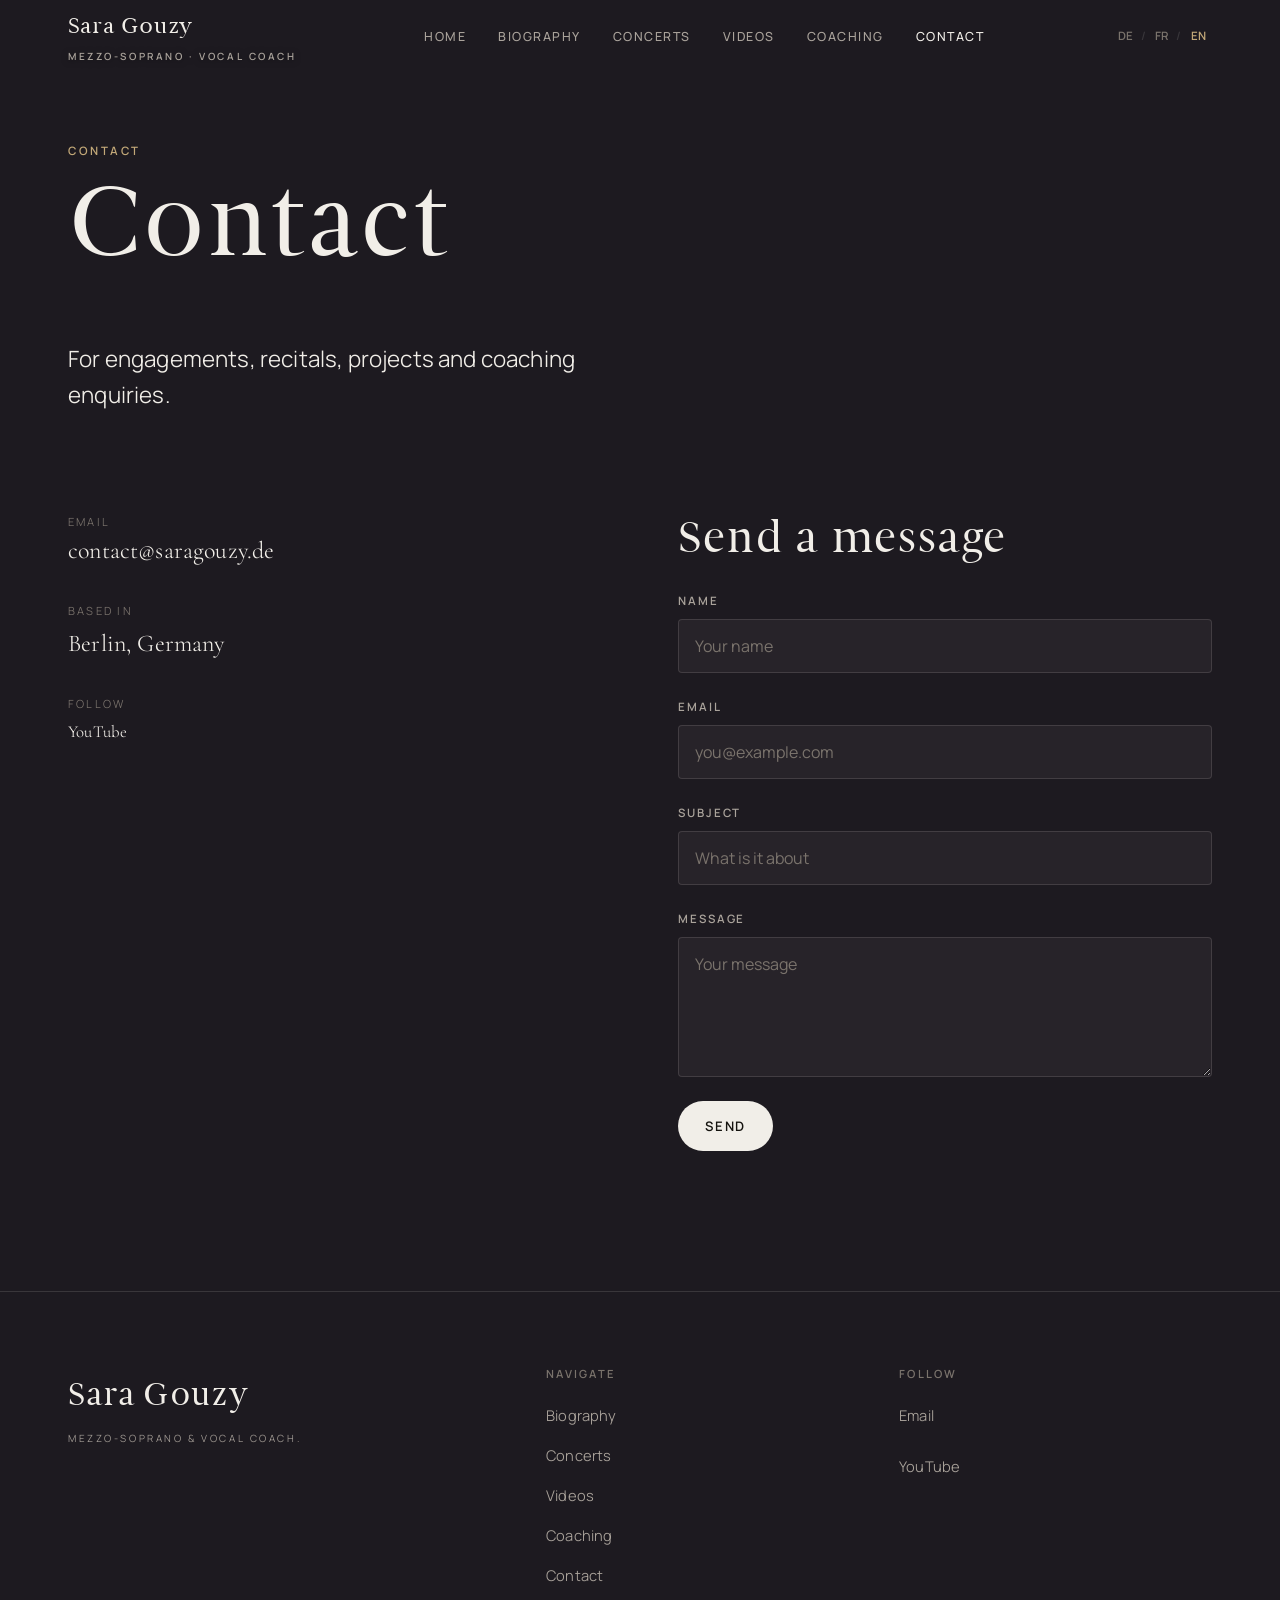
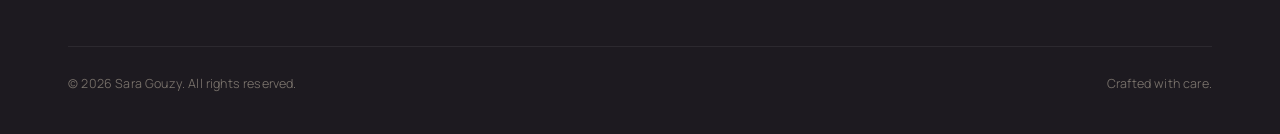
==== contact.html @ 0c2e08ec "Add files via upload" ====
<!DOCTYPE html>
<html lang="en" data-page="contact">
<head>
  <meta charset="UTF-8" />
  <meta name="viewport" content="width=device-width, initial-scale=1.0" />
  <title>Contact — Sara Gouzy</title>
  <meta name="description" content="Contact mezzo-soprano Sara Gouzy for engagements, recitals, projects and coaching." />
  <link rel="preconnect" href="https://fonts.googleapis.com" />
  <link rel="preconnect" href="https://fonts.gstatic.com" crossorigin />
  <link href="https://fonts.googleapis.com/css2?family=Cormorant+Garamond:ital,wght@0,400;0,500;0,600;1,400;1,500&family=Manrope:wght@300;400;500;600&display=swap" rel="stylesheet" />
  <link rel="icon" type="image/png" sizes="32x32" href="images/favicon-32.png" />
  <link rel="icon" type="image/png" sizes="512x512" href="images/favicon-512.png" />
  <link rel="apple-touch-icon" href="images/apple-touch-icon.png" />
  <link rel="stylesheet" href="assets/css/style.css" />
</head>
<body>

  <header class="site-header">
    <nav class="nav">
      <a class="brand" href="index.html">Sara Gouzy<span class="brand-sub" data-i18n="hero.role">Mezzo-soprano</span></a>
      <ul class="nav-links">
        <li><a href="index.html" data-i18n="nav.home">Home</a></li>
        <li><a href="biography.html" data-i18n="nav.biography">Biography</a></li>
        <li><a href="concerts.html" data-i18n="nav.concerts">Concerts</a></li>
        <li><a href="videos.html" data-i18n="nav.videos">Videos</a></li>
        <li><a href="coaching.html" data-i18n="nav.coaching">Coaching</a></li>
        <li><a href="contact.html" aria-current="page" data-i18n="nav.contact">Contact</a></li>
      </ul>
      <div class="nav-right">
        <div class="lang">
          <button data-lang="de">DE</button><span class="sep">/</span><button data-lang="fr">FR</button><span class="sep">/</span><button data-lang="en">EN</button>
        </div>
        <button class="burger" aria-label="Menu"><span></span><span></span><span></span></button>
      </div>
    </nav>
  </header>

  <div class="mobile-panel">
    <nav>
      <a href="index.html" data-i18n="nav.home">Home</a>
      <a href="biography.html" data-i18n="nav.biography">Biography</a>
      <a href="concerts.html" data-i18n="nav.concerts">Concerts</a>
      <a href="videos.html" data-i18n="nav.videos">Videos</a>
      <a href="coaching.html" data-i18n="nav.coaching">Coaching</a>
      <a href="contact.html" data-i18n="nav.contact">Contact</a>
    </nav>
    <div class="lang">
      <button data-lang="de">DE</button><span class="sep">/</span><button data-lang="fr">FR</button><span class="sep">/</span><button data-lang="en">EN</button>
    </div>
  </div>

  <main>
    <section class="section page-top" style="padding-bottom:0">
      <div class="container">
        <div class="sec-head reveal" style="max-width:24ch">
          <span class="eyebrow" data-i18n="nav.contact">Contact</span>
          <h1 class="h-xl" data-i18n="contact.title">Contact</h1>
        </div>
        <p class="lead reveal d1" data-i18n="contact.lead"></p>
      </div>
    </section>

    <section class="section">
      <div class="container contact-grid">
        <!-- DETAILS -->
        <div class="reveal">
          <ul class="contact-list">
            <li>
              <div class="k" data-i18n="contact.k_email">Email</div>
              <a class="v" data-link="email" href="#">email</a>
            </li>
            <li>
              <div class="k" data-i18n="contact.k_based">Based in</div>
              <div class="v" data-i18n="contact.based">Berlin, Germany</div>
            </li>
            <li>
              <div class="k" data-i18n="contact.k_follow">Follow</div>
              <div class="v" style="display:flex;gap:1.2rem;font-size:1.05rem">
                <a class="link-u" data-link="instagram">Instagram</a>
                <a class="link-u" data-link="youtube">YouTube</a>
                <a class="link-u" data-link="facebook">Facebook</a>
              </div>
            </li>
          </ul>
        </div>

        <!-- FORM -->
        <div class="reveal d1">
          <h2 class="h-md" data-i18n="contact.form_title" style="margin-bottom:1.8rem">Send a message</h2>
          <form class="form" data-form novalidate>
            <input type="hidden" name="_subject" value="Message — saragouzy.de" />
            <input type="hidden" name="form" value="contact" />
            <input type="text" name="_gotcha" style="display:none" tabindex="-1" autocomplete="off" />

            <div class="field">
              <label for="m-name" data-i18n="form.name">Name</label>
              <input id="m-name" name="name" type="text" required data-i18n-ph="form.name_ph" />
            </div>
            <div class="field">
              <label for="m-email" data-i18n="form.email">Email</label>
              <input id="m-email" name="email" type="email" required data-i18n-ph="form.email_ph" />
            </div>
            <div class="field">
              <label for="m-subject" data-i18n="form.subject">Subject</label>
              <input id="m-subject" name="subject" type="text" data-i18n-ph="form.subject_ph" />
            </div>
            <div class="field">
              <label for="m-msg" data-i18n="form.message">Message</label>
              <textarea id="m-msg" name="message" required data-i18n-ph="form.message_ph"></textarea>
            </div>
            <div>
              <button class="btn btn--primary" type="submit" data-i18n="form.send">Send</button>
            </div>
            <p class="form-status" role="status" aria-live="polite"></p>
          </form>
        </div>
      </div>
    </section>
  </main>

  <footer class="site-footer">
    <div class="container">
      <div class="footer-grid">
        <div>
          <div class="footer-brand">Sara Gouzy<span class="brand-sub" data-i18n="footer.tagline">Mezzo-soprano &amp; voice teacher.</span></div>
        </div>
        <div class="footer-col">
          <h4 data-i18n="footer.nav_title">Navigate</h4>
          <ul>
            <li><a href="biography.html" data-i18n="nav.biography">Biography</a></li>
            <li><a href="concerts.html" data-i18n="nav.concerts">Concerts</a></li>
        <li><a href="videos.html" data-i18n="nav.videos">Videos</a></li>
            <li><a href="coaching.html" data-i18n="nav.coaching">Coaching</a></li>
            <li><a href="contact.html" data-i18n="nav.contact">Contact</a></li>
          </ul>
        </div>
        <div class="footer-col">
          <h4 data-i18n="footer.follow_title">Follow</h4>
          <ul>
            <li><a data-link="email" data-text="keep" href="#">Email</a></li>
            <li><a data-link="instagram">Instagram</a></li>
            <li><a data-link="youtube">YouTube</a></li>
            <li><a data-link="facebook">Facebook</a></li>
          </ul>
        </div>
      </div>
      <div class="footer-bottom">
        <span>© <span data-year>2026</span> Sara Gouzy. <span data-i18n="footer.rights">All rights reserved.</span></span>
        <span data-i18n="footer.credit">Crafted with care.</span>
      </div>
    </div>
  </footer>
  <script src="assets/js/main.js"></script>
</body>
</html>
---- assets/css/style.css ----
/* Novar — elegant serif by Marco Ballarè (self-hosted, original .ttf, unmodified).
   Commercial license: pay-what-you-want donation at marcoballare.com/font-license */
@font-face {
  font-family: "Novar";
  src: url("../fonts/Novar.ttf") format("truetype");
  font-weight: 400;
  font-style: normal;
  font-display: swap;
}

/* =====================================================================
   Sara Gouzy — Mezzo-soprano & voice teacher
   Design system: warm charcoal ground, editorial serif, single
   restrained champagne accent, airy spacing, one cinematic motion.
   ===================================================================== */

/* ---------- Tokens ---------- */
:root {
  --bg:        #1d1a20;   /* soft warm charcoal — gentler than near-black */
  --bg-elev:   #272329;   /* slightly raised surfaces */
  --bg-elev-2: #302b32;
  --text:      #f1eee8;   /* warm off-white */
  --text-dim:  #aaa39b;   /* muted warm grey, passes AA on dark */
  --text-faint:#7a736c;
  --line:      rgba(241, 238, 232, 0.13);
  --line-soft: rgba(241, 238, 232, 0.07);
  --accent:    #c2a878;   /* muted champagne — used sparingly */
  --accent-hi: #d8c197;
  --accent-bg: rgba(194, 168, 120, 0.10);

  --maxw: 1240px;
  --pad: clamp(1.25rem, 5vw, 3rem);
  --section-y: clamp(5rem, 11vh, 9rem);
  --radius: 4px;        /* one corner-radius system: near-sharp, refined */
  --radius-lg: 8px;

  --ease: cubic-bezier(0.16, 1, 0.3, 1);
  --dur: 0.6s;

  --font-title: "Novar", "Cormorant Garamond", Georgia, serif;  /* elegant serif titles */
  --font-display: "Cormorant Garamond", Georgia, "Times New Roman", serif; /* editorial serif accents */
  --font-sans: "Manrope", system-ui, -apple-system, "Segoe UI", sans-serif;
}

/* ---------- Reset / base ---------- */
*, *::before, *::after { box-sizing: border-box; }
* { margin: 0; }

html { -webkit-text-size-adjust: 100%; scroll-behavior: smooth; }

body {
  font-family: var(--font-sans);
  background: var(--bg);
  color: var(--text);
  font-weight: 350;
  font-size: 1.0625rem;
  line-height: 1.7;
  letter-spacing: 0.01em;
  -webkit-font-smoothing: antialiased;
  text-rendering: optimizeLegibility;
  min-height: 100dvh;
  overflow-x: clip;
}

img, video { display: block; max-width: 100%; height: auto; }

a { color: inherit; text-decoration: none; }

::selection { background: var(--accent); color: var(--bg); }

:focus-visible {
  outline: 2px solid var(--accent);
  outline-offset: 3px;
  border-radius: 2px;
}

/* ---------- Layout helpers ---------- */
.container {
  width: 100%;
  max-width: var(--maxw);
  margin-inline: auto;
  padding-inline: var(--pad);
}

.section { padding-block: var(--section-y); }

/* inner-page first section clears the fixed header */
.page-top { padding-top: calc(72px + clamp(2.5rem, 7vh, 5rem)); }

.eyebrow {
  font-family: var(--font-sans);
  font-size: 0.72rem;
  font-weight: 600;
  letter-spacing: 0.22em;
  text-transform: uppercase;
  color: var(--accent);
  display: inline-block;
}

/* ---------- Typography ---------- */
h1, h2, h3, .display {
  font-family: var(--font-title);
  font-weight: 400;          /* Novar ships a single regular weight */
  line-height: 1.05;
  letter-spacing: -0.005em;
}

.h-xl { font-size: clamp(3rem, 9vw, 6.75rem); }
.h-lg { font-size: clamp(2.25rem, 6vw, 4rem); }
.h-md { font-size: clamp(1.9rem, 4vw, 3rem); }
.h-sm { font-size: clamp(1.5rem, 3vw, 2.1rem); }

.lead {
  font-size: clamp(1.15rem, 1.8vw, 1.4rem);
  line-height: 1.6;
  color: var(--text);
  font-weight: 350;
  max-width: 40ch;
}

.prose { max-width: 64ch; color: var(--text-dim); }
.prose p { margin-block: 1.1em; }
.prose strong, .prose b { color: var(--text); font-weight: 500; }
.prose em { font-family: var(--font-display); font-style: italic; font-size: 1.08em; color: var(--text); }

.muted { color: var(--text-dim); }
.serif-em { font-family: var(--font-display); font-style: italic; }

/* ---------- Buttons ---------- */
.btn {
  --btn-pad-y: 0.95rem;
  display: inline-flex;
  align-items: center;
  gap: 0.6rem;
  font-family: var(--font-sans);
  font-size: 0.82rem;
  font-weight: 600;
  letter-spacing: 0.14em;
  text-transform: uppercase;
  padding: var(--btn-pad-y) 1.6rem;
  border-radius: 999px;          /* pills for interactive, documented system */
  border: 1px solid transparent;
  cursor: pointer;
  transition: transform 0.25s var(--ease), background 0.25s var(--ease),
              color 0.25s var(--ease), border-color 0.25s var(--ease);
  white-space: nowrap;
}
.btn:active { transform: translateY(1px) scale(0.99); }

.btn--primary { background: var(--text); color: #15130f; }
.btn--primary:hover { background: var(--accent-hi); color: #15130f; }

.btn--ghost { border-color: var(--line); color: var(--text); background: transparent; }
.btn--ghost:hover { border-color: var(--accent); color: var(--accent-hi); }

/* text link with animated underline */
.link-u {
  position: relative;
  color: var(--text);
  padding-bottom: 2px;
}
.link-u::after {
  content: "";
  position: absolute; left: 0; bottom: 0;
  width: 100%; height: 1px;
  background: var(--accent);
  transform: scaleX(0); transform-origin: left;
  transition: transform 0.4s var(--ease);
}
.link-u:hover::after { transform: scaleX(1); }

/* ---------- Header / nav ---------- */
.site-header {
  position: fixed;
  inset: 0 0 auto 0;
  z-index: 60;
  height: 72px;
  display: flex;
  align-items: center;
  transition: background 0.4s var(--ease), border-color 0.4s var(--ease), backdrop-filter 0.4s var(--ease);
  border-bottom: 1px solid transparent;
}
.site-header.scrolled {
  background: rgba(29, 26, 32, 0.72);
  backdrop-filter: blur(14px) saturate(140%);
  -webkit-backdrop-filter: blur(14px) saturate(140%);
  border-bottom-color: var(--line-soft);
}
.nav {
  width: 100%;
  max-width: var(--maxw);
  margin-inline: auto;
  padding-inline: var(--pad);
  display: flex;
  align-items: center;
  justify-content: space-between;
  gap: 1.5rem;
}
.brand {
  font-family: var(--font-title);
  font-size: 1.5rem;
  font-weight: 400;
  letter-spacing: 0.01em;
  white-space: nowrap;
}
.brand .brand-sub {
  display: block;
  font-family: var(--font-sans);
  font-size: 0.62rem;
  font-weight: 600;
  letter-spacing: 0.26em;
  text-transform: uppercase;
  color: var(--text-dim);
  margin-top: 2px;
  text-shadow: 0 1px 6px rgba(0, 0, 0, 0.5);
}
.nav-links {
  display: flex;
  align-items: center;
  gap: 2rem;
  list-style: none;
  padding: 0;
}
.nav-links a {
  font-size: 0.78rem;
  font-weight: 500;
  letter-spacing: 0.12em;
  text-transform: uppercase;
  color: var(--text-dim);
  transition: color 0.25s var(--ease);
}
.nav-links a:hover,
.nav-links a[aria-current="page"] { color: var(--text); }

.nav-right { display: flex; align-items: center; gap: 1.25rem; }

/* language switcher */
.lang {
  display: inline-flex;
  align-items: center;
  gap: 0.1rem;
  font-size: 0.72rem;
  font-weight: 600;
  letter-spacing: 0.1em;
}
.lang button {
  background: none; border: none; cursor: pointer;
  color: var(--text-faint);
  padding: 0.25rem 0.4rem;
  font: inherit;
  text-transform: uppercase;
  transition: color 0.2s var(--ease);
}
.lang button:hover { color: var(--text-dim); }
.lang button.active { color: var(--accent); }
.lang .sep { color: var(--line); }

/* mobile menu button */
.burger {
  display: none;
  background: none; border: none; cursor: pointer;
  width: 30px; height: 22px; position: relative;
}
.burger span {
  position: absolute; left: 0; height: 1.5px; width: 100%;
  background: var(--text); transition: transform 0.35s var(--ease), opacity 0.2s var(--ease);
}
.burger span:nth-child(1) { top: 2px; }
.burger span:nth-child(2) { top: 10px; }
.burger span:nth-child(3) { top: 18px; }
body.menu-open .burger span:nth-child(1) { transform: translateY(8px) rotate(45deg); }
body.menu-open .burger span:nth-child(2) { opacity: 0; }
body.menu-open .burger span:nth-child(3) { transform: translateY(-8px) rotate(-45deg); }

/* ---------- Hero ---------- */
.hero {
  position: relative;
  min-height: 100dvh;
  display: flex;
  align-items: center;
  padding-top: 72px;
  overflow: hidden;
}
.hero-grid {
  display: grid;
  grid-template-columns: 1.05fr 0.95fr;
  gap: clamp(2rem, 5vw, 4.5rem);
  align-items: center;
  width: 100%;
}
.hero-copy { max-width: 36ch; }
.hero-name {
  font-size: clamp(3.4rem, 9.5vw, 7.5rem);
  line-height: 0.98;
  font-weight: 400;
  letter-spacing: -0.005em;
}
.hero-name .ital { font-style: normal; font-weight: 400; }
.hero-role {
  margin-top: 1.4rem;
  font-size: 0.82rem;
  font-weight: 600;
  letter-spacing: 0.26em;
  text-transform: uppercase;
  color: var(--accent);
}
.hero-tag {
  margin-top: 1.6rem;
  color: var(--text-dim);
  font-size: 1.1rem;
  line-height: 1.6;
  max-width: 34ch;
}
.hero-cta { margin-top: 2.4rem; display: flex; flex-wrap: wrap; gap: 0.9rem; }

/* video card (the cinematic reveal trigger) */
.video-card {
  position: relative;
  width: 100%;
  aspect-ratio: 1 / 1;
  border-radius: var(--radius-lg);
  overflow: hidden;
  cursor: pointer;
  background: var(--bg-elev);
  border: 1px solid var(--line);
  isolation: isolate;
}
.video-card img {
  width: 100%; height: 100%; object-fit: cover;
  transition: transform 1.2s var(--ease), filter 0.6s var(--ease);
  filter: brightness(0.82) saturate(0.95);
}
.video-card:hover img { transform: scale(1.04); filter: brightness(0.7); }
.video-card::after {
  content: "";
  position: absolute; inset: 0;
  background: linear-gradient(180deg, transparent 40%, rgba(11,11,13,0.55) 100%);
  pointer-events: none;
}
.video-card .play {
  position: absolute; inset: 0; margin: auto;
  width: 84px; height: 84px;
  display: grid; place-items: center;
  border-radius: 50%;
  background: rgba(11, 11, 13, 0.35);
  border: 1px solid rgba(242,239,233,0.55);
  backdrop-filter: blur(6px);
  -webkit-backdrop-filter: blur(6px);
  z-index: 2;
  transition: transform 0.4s var(--ease), background 0.4s var(--ease), border-color 0.4s var(--ease);
}
.video-card:hover .play { transform: scale(1.08); border-color: var(--accent); background: rgba(11,11,13,0.2); }
.video-card .play svg { width: 26px; height: 26px; margin-left: 4px; fill: var(--text); }
.video-card:hover .play svg { fill: var(--accent-hi); }
.video-card .vcap {
  position: absolute; left: 1.1rem; bottom: 1rem; z-index: 2;
  font-size: 0.72rem; letter-spacing: 0.04em; color: var(--text);
  text-shadow: 0 1px 8px rgba(0,0,0,0.6);
}
.video-card .vcap b { font-weight: 600; display: block; }
.video-card .vcap span { color: var(--text-dim); font-size: 0.68rem; }

.scroll-hint {
  position: absolute; left: 50%; bottom: 1.6rem; transform: translateX(-50%);
  font-size: 0.62rem; letter-spacing: 0.3em; text-transform: uppercase;
  color: var(--text-faint);
  display: flex; flex-direction: column; align-items: center; gap: 0.5rem;
}
.scroll-hint .bar { width: 1px; height: 38px; background: linear-gradient(var(--text-faint), transparent); }

/* ---------- Hero static photo (home, no video) ---------- */
.hero-photo {
  width: 100%; aspect-ratio: 1 / 1;
  border-radius: var(--radius-lg); overflow: hidden;
  border: 1px solid var(--line); background: var(--bg-elev);
}
.hero-photo img { width: 100%; height: 100%; object-fit: cover; filter: brightness(0.92) saturate(0.96); }

/* ---------- Hero with full-bleed background image ---------- */
.hero--bg { position: relative; }
.hero-bg {
  position: absolute; inset: 0; z-index: 0;
  width: 100%; height: 100%; object-fit: cover; object-position: center top;
}
.hero-scrim {
  position: absolute; inset: 0; z-index: 1; pointer-events: none;
  background:
    linear-gradient(180deg, rgba(29,26,32,0.5) 0%, transparent 15%),
    linear-gradient(90deg, rgba(29,26,32,0.92) 0%, rgba(29,26,32,0.62) 38%, rgba(29,26,32,0.12) 68%, rgba(29,26,32,0.42) 100%),
    linear-gradient(0deg, rgba(29,26,32,0.78) 0%, rgba(29,26,32,0.04) 46%);
}
.hero--bg > .container { position: relative; z-index: 2; }
.hero--bg .hero-copy { max-width: 40ch; }
@media (max-width: 940px) {
  .hero-bg { object-position: center 16%; }
  .hero-scrim {
    background:
      linear-gradient(180deg, rgba(29,26,32,0.55) 0%, transparent 14%),
      linear-gradient(0deg, rgba(29,26,32,0.94) 0%, rgba(29,26,32,0.45) 42%, rgba(29,26,32,0.22) 72%);
  }
  .hero--bg .hero-copy { max-width: none; }
}

/* ---------- Intro overlay (home entrance: full photo + symbol, lifts like a curtain) ---------- */
.intro {
  position: fixed; inset: 0; z-index: 200;
  background: #0c0a0d; overflow: hidden;
  transition: transform 1s var(--ease);
  will-change: transform;
}
.intro.revealed { transform: translateY(-100%); }   /* the photo lifts to reveal the home page */
.intro-photo {
  position: absolute; inset: 0; width: 100%; height: 100%;
  object-fit: cover; object-position: center top; filter: brightness(0.86) saturate(0.96);
}
.intro::after {                                      /* soft vignette so the symbol reads */
  content: ""; position: absolute; inset: 0; pointer-events: none;
  background: radial-gradient(120% 80% at 50% 108%, rgba(0,0,0,0.55), transparent 55%);
}
.intro-enter {
  position: absolute; left: 50%; bottom: clamp(2.5rem, 8vh, 5rem);
  transform: translateX(-50%); z-index: 2;
  background: none; border: none; cursor: pointer; padding: 1rem;
  display: grid; justify-items: center; gap: 0.95rem; color: var(--text);
}
.intro-arrow {
  width: 66px; height: 66px; border-radius: 50%; display: grid; place-items: center;
  border: 1px solid rgba(242, 239, 233, 0.5); background: rgba(8, 8, 9, 0.18);
  backdrop-filter: blur(4px); -webkit-backdrop-filter: blur(4px);
  transition: transform 0.5s var(--ease), border-color 0.5s var(--ease), background 0.5s var(--ease), color 0.5s var(--ease);
  animation: enterFloat 2.6s ease-in-out infinite;
}
.intro-enter:hover .intro-arrow,
.intro-enter:focus-visible .intro-arrow {
  animation: none;
  transform: scale(1.1);
  border-color: var(--accent); background: rgba(8, 8, 9, 0.04); color: var(--accent-hi);
}
.intro-arrow svg { width: 22px; height: 22px; }
.intro-enter-label {
  font-size: 0.66rem; letter-spacing: 0.34em; text-transform: uppercase;
  text-shadow: 0 1px 12px rgba(0, 0, 0, 0.55);
}
@keyframes enterFloat { 0%, 100% { transform: translateY(0); } 50% { transform: translateY(-7px); } }

@media (prefers-reduced-motion: reduce) {
  .intro { transition: transform 0.35s ease; }
  .intro-arrow { animation: none; }
}

/* ---------- Video lightbox ---------- */
.lightbox {
  position: fixed; inset: 0; z-index: 100;
  display: grid; place-items: center;
  background: rgba(6, 6, 7, 0.92);
  backdrop-filter: blur(10px);
  -webkit-backdrop-filter: blur(10px);
  opacity: 0; visibility: hidden;
  transition: opacity 0.5s var(--ease), visibility 0.5s;
  padding: var(--pad);
}
.lightbox.open { opacity: 1; visibility: visible; }
.lightbox-inner {
  width: min(1100px, 100%);
  aspect-ratio: 16 / 9;
  border-radius: var(--radius-lg);
  overflow: hidden;
  background: #000;
  transform: scale(0.94);
  transition: transform 0.6s var(--ease);
  box-shadow: 0 40px 120px rgba(0,0,0,0.6);
}
.lightbox.open .lightbox-inner { transform: scale(1); }
.lightbox-inner iframe { width: 100%; height: 100%; border: 0; }
.lightbox-close {
  position: absolute; top: clamp(1rem, 3vw, 2rem); right: clamp(1rem, 3vw, 2rem);
  width: 48px; height: 48px; border-radius: 50%;
  background: rgba(255,255,255,0.06); border: 1px solid var(--line);
  color: var(--text); cursor: pointer; font-size: 1.1rem;
  display: grid; place-items: center;
  transition: background 0.25s var(--ease), border-color 0.25s var(--ease), transform 0.25s var(--ease);
}
.lightbox-close:hover { background: rgba(255,255,255,0.12); border-color: var(--accent); transform: rotate(90deg); }

/* ---------- Pull-quote (reviews as emphasis) ---------- */
.quote-band { border-top: 1px solid var(--line); border-bottom: 1px solid var(--line); }
.pullquote {
  text-align: center;
  max-width: 56ch;
  margin-inline: auto;
}
.pullquote .mark {
  font-family: var(--font-display);
  font-size: 4rem; line-height: 0.5; color: var(--accent);
  display: block; margin-bottom: 1.2rem; height: 2rem;
}
.pullquote blockquote {
  font-family: var(--font-display);
  font-size: clamp(1.6rem, 3.4vw, 2.6rem);
  line-height: 1.28;
  font-weight: 500;
  font-style: italic;
  color: var(--text);
}
.pullquote cite {
  display: block;
  margin-top: 1.6rem;
  font-family: var(--font-sans);
  font-style: normal;
  font-size: 0.74rem;
  letter-spacing: 0.2em;
  text-transform: uppercase;
  color: var(--text-dim);
}
.pullquote cite b { color: var(--accent); font-weight: 600; }

/* review grid (compact, for biography page emphasis) */
.reviews-grid {
  display: grid;
  grid-template-columns: repeat(2, 1fr);
  gap: clamp(1.5rem, 3vw, 2.5rem);
}
.review {
  border-left: 1px solid var(--line);
  padding-left: 1.6rem;
}
.review p {
  font-family: var(--font-display);
  font-style: italic;
  font-size: 1.3rem;
  line-height: 1.4;
  color: var(--text);
}
.review footer {
  margin-top: 1rem;
  font-size: 0.72rem;
  letter-spacing: 0.16em;
  text-transform: uppercase;
  color: var(--text-dim);
}
.review footer b { color: var(--accent); font-weight: 600; }

/* ---------- Section header ---------- */
.sec-head { margin-bottom: clamp(2.5rem, 5vw, 4rem); max-width: 52ch; }
.sec-head .h-lg { margin-top: 0.8rem; }

/* ---------- Split (bio / generic) ---------- */
.split {
  display: grid;
  grid-template-columns: 0.85fr 1.15fr;
  gap: clamp(2rem, 6vw, 5rem);
  align-items: start;
}
.split .portrait {
  border-radius: var(--radius-lg);
  overflow: hidden;
  border: 1px solid var(--line);
  position: sticky; top: 100px;
}
.split .portrait img { width: 100%; aspect-ratio: 3/4; object-fit: cover; }

.figcap {
  margin-top: 0.9rem;
  font-size: 0.72rem; letter-spacing: 0.04em;
  color: var(--text-faint);
}

/* fact list (career highlights) */
.facts { list-style: none; padding: 0; margin-top: 2.5rem; display: grid; gap: 0; }
.facts li {
  display: grid;
  grid-template-columns: minmax(0,1fr) auto;
  gap: 1rem;
  padding: 1.05rem 0;
  border-bottom: 1px solid var(--line-soft);
  align-items: baseline;
}
.facts li:first-child { border-top: 1px solid var(--line-soft); }
.facts .f-role { font-family: var(--font-display); font-size: 1.35rem; font-style: italic; color: var(--text); }
.facts .f-where { color: var(--text-dim); font-size: 0.9rem; text-align: right; }

/* ---------- Concerts / agenda ---------- */
.agenda { display: grid; gap: 0; }
.agenda-item {
  display: grid;
  grid-template-columns: 130px 1fr auto;
  gap: clamp(1rem, 3vw, 2.5rem);
  align-items: center;
  padding: 1.8rem 0;
  border-bottom: 1px solid var(--line);
  transition: background 0.3s var(--ease);
}
.agenda-item:first-child { border-top: 1px solid var(--line); }
.agenda-date { line-height: 1.1; }
.agenda-date .d { font-family: var(--font-display); font-size: 2.4rem; font-weight: 500; display: block; }
.agenda-date .m { font-size: 0.72rem; letter-spacing: 0.2em; text-transform: uppercase; color: var(--accent); }
.agenda-date .y { font-size: 0.72rem; color: var(--text-faint); }
.agenda-main .prog { font-family: var(--font-display); font-style: italic; font-size: 1.5rem; color: var(--text); line-height: 1.2; }
.agenda-main .role { color: var(--text-dim); font-size: 0.95rem; margin-top: 0.25rem; }
.agenda-main .venue { color: var(--text-dim); font-size: 0.85rem; margin-top: 0.5rem; letter-spacing: 0.02em; }
.agenda-main .venue .city { color: var(--text); }
.agenda-cta { text-align: right; }
.agenda-empty {
  padding: 3rem 0; color: var(--text-dim);
  font-family: var(--font-display); font-style: italic; font-size: 1.4rem;
}
.tag-pill {
  display: inline-block;
  font-size: 0.62rem; letter-spacing: 0.18em; text-transform: uppercase;
  color: var(--text-faint); border: 1px solid var(--line);
  padding: 0.3rem 0.7rem; border-radius: 999px;
}

/* sub-tabs (upcoming / past) */
.subtabs { display: inline-flex; gap: 0.4rem; border: 1px solid var(--line); border-radius: 999px; padding: 0.3rem; margin-bottom: 2.5rem; }
.subtabs button {
  background: none; border: none; cursor: pointer; font: inherit;
  font-size: 0.74rem; letter-spacing: 0.14em; text-transform: uppercase; font-weight: 600;
  color: var(--text-dim); padding: 0.55rem 1.3rem; border-radius: 999px;
  transition: background 0.3s var(--ease), color 0.3s var(--ease);
}
.subtabs button.active { background: var(--text); color: var(--bg); }

/* ---------- Coaching offers ---------- */
.offer-grid {
  display: grid;
  grid-template-columns: repeat(3, 1fr);
  gap: clamp(1.25rem, 2.5vw, 2rem);
  margin-top: 1rem;
}
.offer {
  border: 1px solid var(--line);
  border-radius: var(--radius-lg);
  padding: 2rem 1.8rem;
  background: linear-gradient(180deg, var(--bg-elev) 0%, var(--bg) 120%);
  transition: border-color 0.4s var(--ease), transform 0.4s var(--ease);
}
.offer:hover { border-color: var(--accent); transform: translateY(-4px); }
.offer .num { font-family: var(--font-display); font-style: italic; color: var(--accent); font-size: 1.1rem; }
.offer h3 { margin-top: 0.6rem; font-size: 1.7rem; }
.offer p { margin-top: 0.8rem; color: var(--text-dim); font-size: 0.95rem; }

.coach-bullets { list-style: none; padding: 0; margin-top: 1.5rem; display: grid; gap: 0.9rem; }
.coach-bullets li { display: flex; gap: 1rem; color: var(--text-dim); align-items: flex-start; }
.coach-bullets li::before { content: ""; width: 20px; height: 1px; background: var(--accent); flex: none; margin-top: 0.75em; }

/* ---------- Forms ---------- */
.form { display: grid; gap: 1.5rem; max-width: 560px; }
.field { display: grid; gap: 0.5rem; }
.field label {
  font-size: 0.72rem; letter-spacing: 0.16em; text-transform: uppercase;
  color: var(--text-dim); font-weight: 600;
}
.field input, .field select, .field textarea {
  font-family: var(--font-sans);
  font-size: 1rem;
  color: var(--text);
  background: var(--bg-elev);
  border: 1px solid var(--line);
  border-radius: var(--radius);
  padding: 0.95rem 1rem;
  transition: border-color 0.25s var(--ease), background 0.25s var(--ease);
  width: 100%;
}
.field textarea { resize: vertical; min-height: 140px; }
.field input::placeholder, .field textarea::placeholder { color: var(--text-faint); }
.field input:focus, .field select:focus, .field textarea:focus {
  outline: none; border-color: var(--accent); background: var(--bg-elev-2);
}
.field select { appearance: none; cursor: pointer;
  background-image: url("data:image/svg+xml,%3Csvg xmlns='http://www.w3.org/2000/svg' width='12' height='8' viewBox='0 0 12 8'%3E%3Cpath fill='%23a39e95' d='M1 1l5 5 5-5'/%3E%3C/svg%3E");
  background-repeat: no-repeat; background-position: right 1rem center;
}
.form-row { display: grid; grid-template-columns: 1fr 1fr; gap: 1.5rem; }
.form-note { font-size: 0.8rem; color: var(--text-faint); }
.form-status { font-size: 0.9rem; min-height: 1.2em; }
.form-status.ok { color: var(--accent-hi); }
.form-status.err { color: #e0917f; }

/* contact details */
.contact-grid { display: grid; grid-template-columns: 1fr 1fr; gap: clamp(2.5rem, 6vw, 5rem); align-items: start; }
.contact-list { list-style: none; padding: 0; display: grid; gap: 1.8rem; }
.contact-list .k { font-size: 0.7rem; letter-spacing: 0.2em; text-transform: uppercase; color: var(--text-faint); }
.contact-list .v { font-family: var(--font-display); font-size: 1.5rem; margin-top: 0.3rem; }
.contact-list a.v:hover { color: var(--accent-hi); }

/* ---------- CTA band ---------- */
.cta-band { text-align: center; }
.cta-band .h-lg { max-width: 18ch; margin-inline: auto; }
.cta-band p { color: var(--text-dim); margin-top: 1.2rem; max-width: 44ch; margin-inline: auto; }
.cta-band .hero-cta { justify-content: center; margin-top: 2.2rem; }

/* ---------- Footer ---------- */
.site-footer {
  border-top: 1px solid var(--line);
  padding-block: clamp(3rem, 6vw, 4.5rem) 2.5rem;
}
.footer-grid {
  display: grid;
  grid-template-columns: 1.4fr 1fr 1fr;
  gap: 2.5rem;
  align-items: start;
}
.footer-brand { font-family: var(--font-title); font-size: 2.2rem; }
.footer-brand .brand-sub { font-family: var(--font-sans); font-size: 0.62rem; letter-spacing: 0.26em; text-transform: uppercase; color: var(--text-dim); margin-top: 0.4rem; display: block; }
.footer-col h4 { font-size: 0.7rem; letter-spacing: 0.2em; text-transform: uppercase; color: var(--text-faint); font-family: var(--font-sans); font-weight: 600; margin-bottom: 1.1rem; }
.footer-col ul { list-style: none; padding: 0; display: grid; gap: 0.7rem; }
.footer-col a { color: var(--text-dim); font-size: 0.92rem; }
.footer-col a:hover { color: var(--text); }
.footer-bottom {
  margin-top: clamp(2.5rem, 5vw, 3.5rem);
  padding-top: 1.6rem;
  border-top: 1px solid var(--line-soft);
  display: flex; justify-content: space-between; gap: 1rem; flex-wrap: wrap;
  font-size: 0.78rem; color: var(--text-faint);
}

/* ---------- Mobile nav panel ---------- */
.mobile-panel {
  position: fixed; inset: 0; z-index: 55;
  background: var(--bg);
  display: flex; flex-direction: column; justify-content: center;
  padding: var(--pad);
  transform: translateY(-100%);
  transition: transform 0.5s var(--ease);
}
body.menu-open .mobile-panel { transform: translateY(0); }
.mobile-panel nav { display: grid; gap: 1.2rem; }
.mobile-panel a {
  font-family: var(--font-display); font-size: 2.4rem; color: var(--text-dim);
  transition: color 0.25s var(--ease);
}
.mobile-panel a:hover { color: var(--text); }
.mobile-panel .lang { margin-top: 2.5rem; font-size: 0.9rem; }

/* ---------- Feature images & media splits ---------- */
.feature-img { border-radius: var(--radius-lg); overflow: hidden; border: 1px solid var(--line); background: var(--bg-elev); }
.feature-img img { width: 100%; height: 100%; object-fit: cover; display: block; transition: transform 1.4s var(--ease); }
.feature-img:hover img { transform: scale(1.03); }
.aspect-wide { aspect-ratio: 16 / 9; }
.aspect-portrait { aspect-ratio: 3 / 4; }
.aspect-stage { aspect-ratio: 3 / 2; }

.media-split { display: grid; grid-template-columns: 1.05fr 0.95fr; gap: clamp(2rem, 5vw, 4.5rem); align-items: center; }
.media-split.reverse { grid-template-columns: 0.95fr 1.05fr; }
.media-split .m-text { max-width: 40ch; }
@media (max-width: 940px) {
  .media-split, .media-split.reverse { grid-template-columns: 1fr; gap: 2.5rem; }
  .media-split .feature-img { order: -1; }
}

/* ---------- Video gallery ---------- */
.video-grid { display: grid; grid-template-columns: repeat(2, 1fr); gap: clamp(1.5rem, 3.5vw, 3rem); }
.video-tile { cursor: pointer; }
.vthumb {
  position: relative; aspect-ratio: 16 / 9; border-radius: var(--radius-lg); overflow: hidden;
  border: 1px solid var(--line); background: var(--bg-elev); isolation: isolate;
}
.vthumb img { width: 100%; height: 100%; object-fit: cover; filter: brightness(0.84); transition: transform 1.2s var(--ease), filter 0.5s var(--ease); }
.video-tile:hover .vthumb img { transform: scale(1.04); filter: brightness(0.62); }
.vthumb::after { content: ""; position: absolute; inset: 0; background: linear-gradient(180deg, transparent 55%, rgba(8,8,9,0.45)); pointer-events: none; }
.vthumb .play {
  position: absolute; inset: 0; margin: auto; width: 64px; height: 64px;
  display: grid; place-items: center; border-radius: 50%;
  background: rgba(8,8,9,0.35); border: 1px solid rgba(242,239,233,0.55);
  backdrop-filter: blur(6px); -webkit-backdrop-filter: blur(6px); z-index: 2;
  transition: transform 0.4s var(--ease), border-color 0.4s var(--ease), background 0.4s var(--ease);
}
.video-tile:hover .vthumb .play { transform: scale(1.08); border-color: var(--accent); background: rgba(8,8,9,0.2); }
.vthumb .play svg { width: 22px; height: 22px; margin-left: 3px; fill: var(--text); }
.video-tile:hover .vthumb .play svg { fill: var(--accent-hi); }
.vmeta { margin-top: 1rem; }
.vmeta .vt { font-family: var(--font-display); font-style: italic; font-size: 1.45rem; color: var(--text); line-height: 1.25; }
.vmeta .vs { color: var(--text-dim); font-size: 0.76rem; letter-spacing: 0.14em; text-transform: uppercase; margin-top: 0.55rem; }
@media (max-width: 720px) { .video-grid { grid-template-columns: 1fr; } }

/* tactile press feedback on click */
.vthumb, .video-card { transition: transform 0.35s var(--ease); }
.video-tile:active .vthumb, .video-card:active { transform: scale(0.985); }

/* ---------- Motion: page transitions + image parallax ---------- */
@media (prefers-reduced-motion: no-preference) {
  body { transition: opacity 0.35s var(--ease); }
  body.leaving { opacity: 0; }

  /* Gentle parallax on large editorial images (progressive enhancement). */
  @supports (animation-timeline: view()) {
    .feature-img img {
      animation: imgParallax linear both;
      animation-timeline: view();
      animation-range: entry 0% exit 100%;
      will-change: transform;
    }
    @keyframes imgParallax {
      from { transform: translateY(-5%) scale(1.1); }
      to   { transform: translateY(5%)  scale(1.1); }
    }
    .feature-img:hover img { transform: none; }  /* parallax owns the transform */
  }
}

/* ---------- Reveal animation ----------
   Hiding is gated behind html.js so that, if JavaScript ever fails to
   load, all content stays fully visible. */
html.js .reveal { opacity: 0; transform: translateY(26px); transition: opacity 0.9s var(--ease), transform 0.9s var(--ease); }
html.js .reveal.in { opacity: 1; transform: none; }
.reveal.d1 { transition-delay: 0.08s; }
.reveal.d2 { transition-delay: 0.16s; }
.reveal.d3 { transition-delay: 0.24s; }

/* ---------- Responsive ---------- */
@media (max-width: 940px) {
  .hero-grid { grid-template-columns: 1fr; gap: 3rem; }
  .hero-copy { max-width: none; order: 2; }
  .video-card, .hero-photo { order: 1; aspect-ratio: 1 / 1; max-height: 70vh; }
  .scroll-hint { display: none; }
  .split { grid-template-columns: 1fr; gap: 2.5rem; }
  .split .portrait { position: static; max-width: 420px; }
  .reviews-grid { grid-template-columns: 1fr; }
  .offer-grid { grid-template-columns: 1fr; }
  .contact-grid { grid-template-columns: 1fr; }
  .footer-grid { grid-template-columns: 1fr 1fr; }
}

@media (max-width: 680px) {
  .nav-links { display: none; }
  .burger { display: block; }
  .nav-right .lang { display: none; }   /* lang lives in mobile panel on small screens */
  .agenda-item { grid-template-columns: 84px 1fr; }
  .agenda-cta { grid-column: 2; text-align: left; margin-top: 0.4rem; }
  .agenda-date .d { font-size: 1.9rem; }
  .form-row { grid-template-columns: 1fr; }
  .footer-grid { grid-template-columns: 1fr; gap: 2rem; }
  .facts li { grid-template-columns: 1fr; gap: 0.2rem; }
  .facts .f-where { text-align: left; }
}

/* ---------- Reduced motion ---------- */
@media (prefers-reduced-motion: reduce) {
  * { animation: none !important; }
  html { scroll-behavior: auto; }
  .reveal { opacity: 1; transform: none; transition: none; }
  .video-card img, .video-card:hover img { transition: none; transform: none; }
  .btn, .link-u::after, .offer, .lightbox, .lightbox-inner { transition: none; }
}
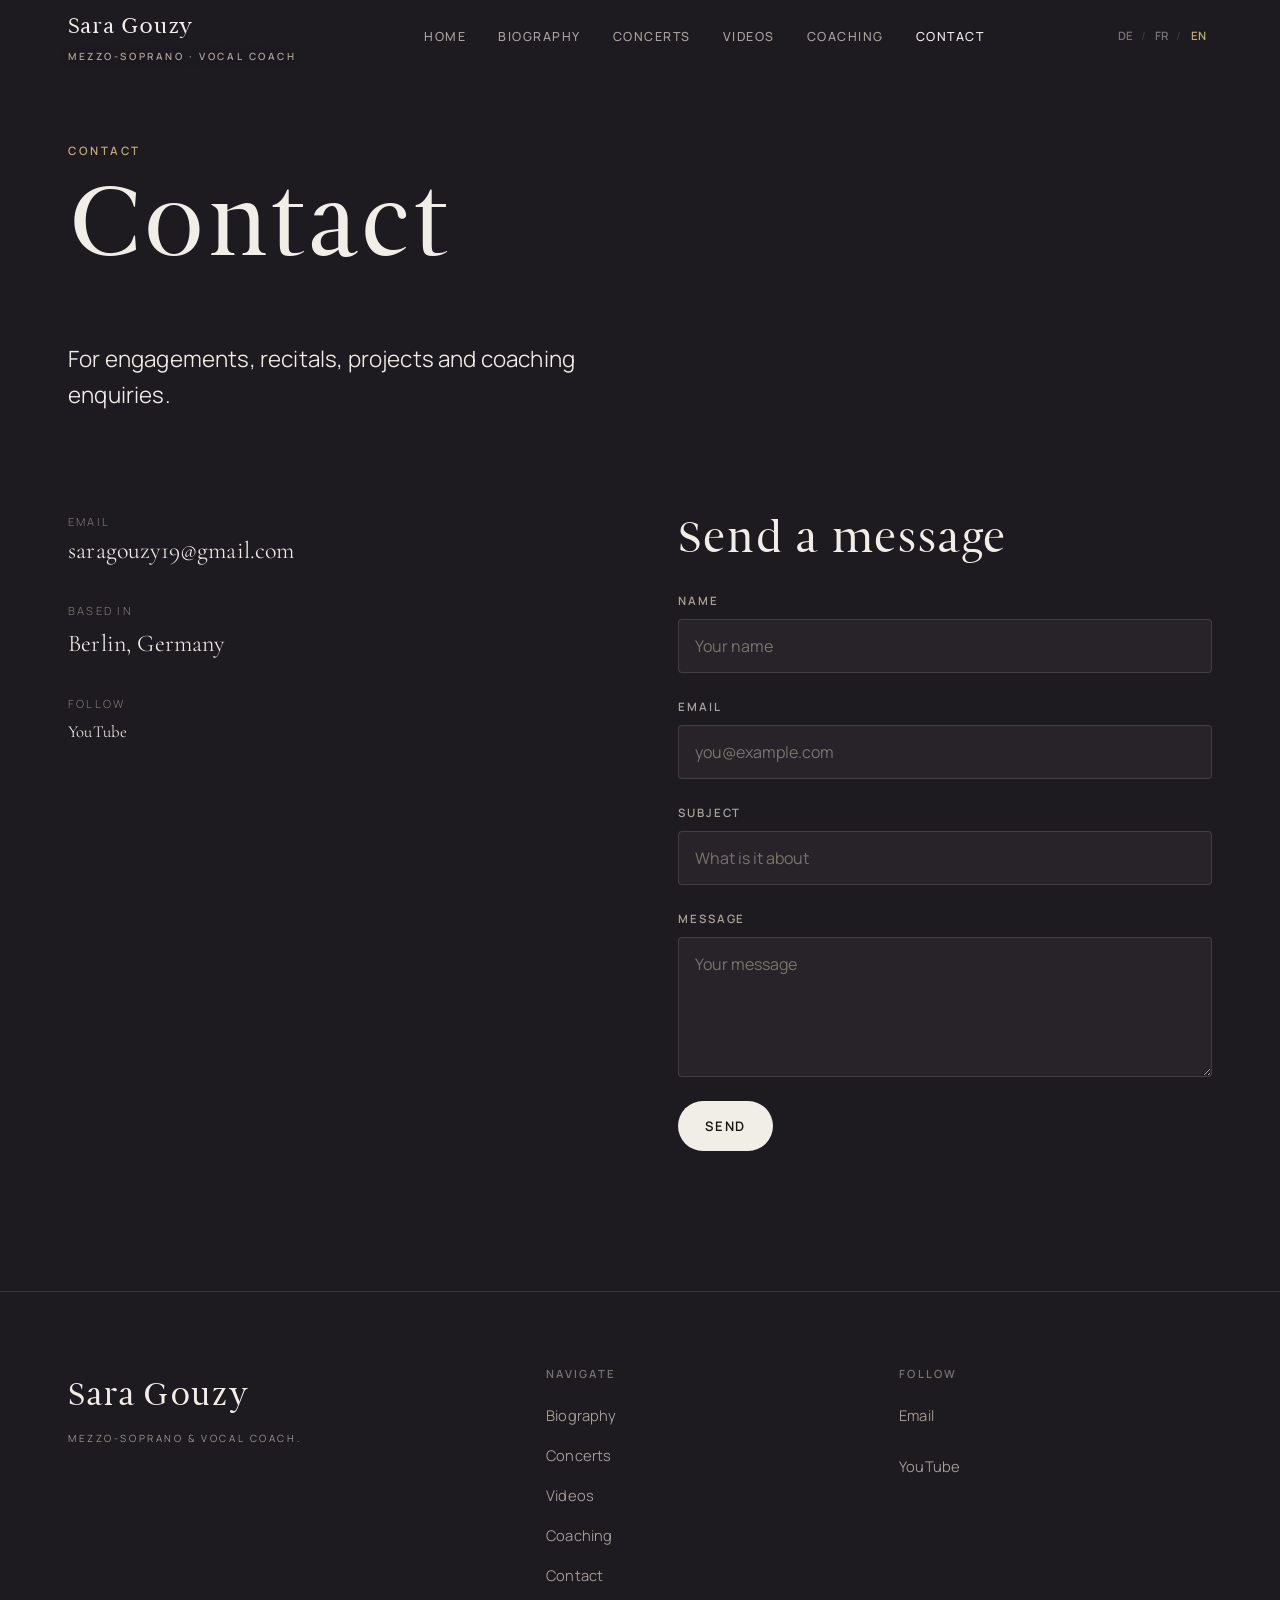
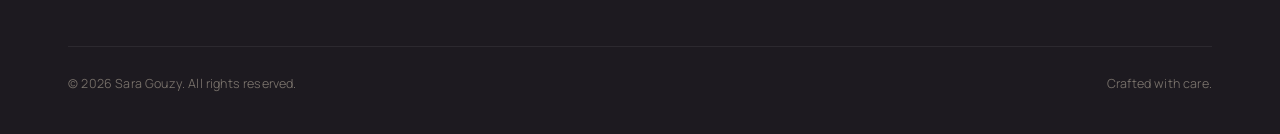
==== commit 32f0d6b2: "Update contact.html" ====
--- a/contact.html
+++ b/contact.html
@@ -87,7 +87,7 @@
         <!-- FORM -->
         <div class="reveal d1">
           <h2 class="h-md" data-i18n="contact.form_title" style="margin-bottom:1.8rem">Send a message</h2>
-          <form class="form" data-form novalidate>
+         <form class="form" data-form action="https://formspree.io/f/xrevzogw" novalidate>
             <input type="hidden" name="_subject" value="Message — saragouzy.de" />
             <input type="hidden" name="form" value="contact" />
             <input type="text" name="_gotcha" style="display:none" tabindex="-1" autocomplete="off" />
